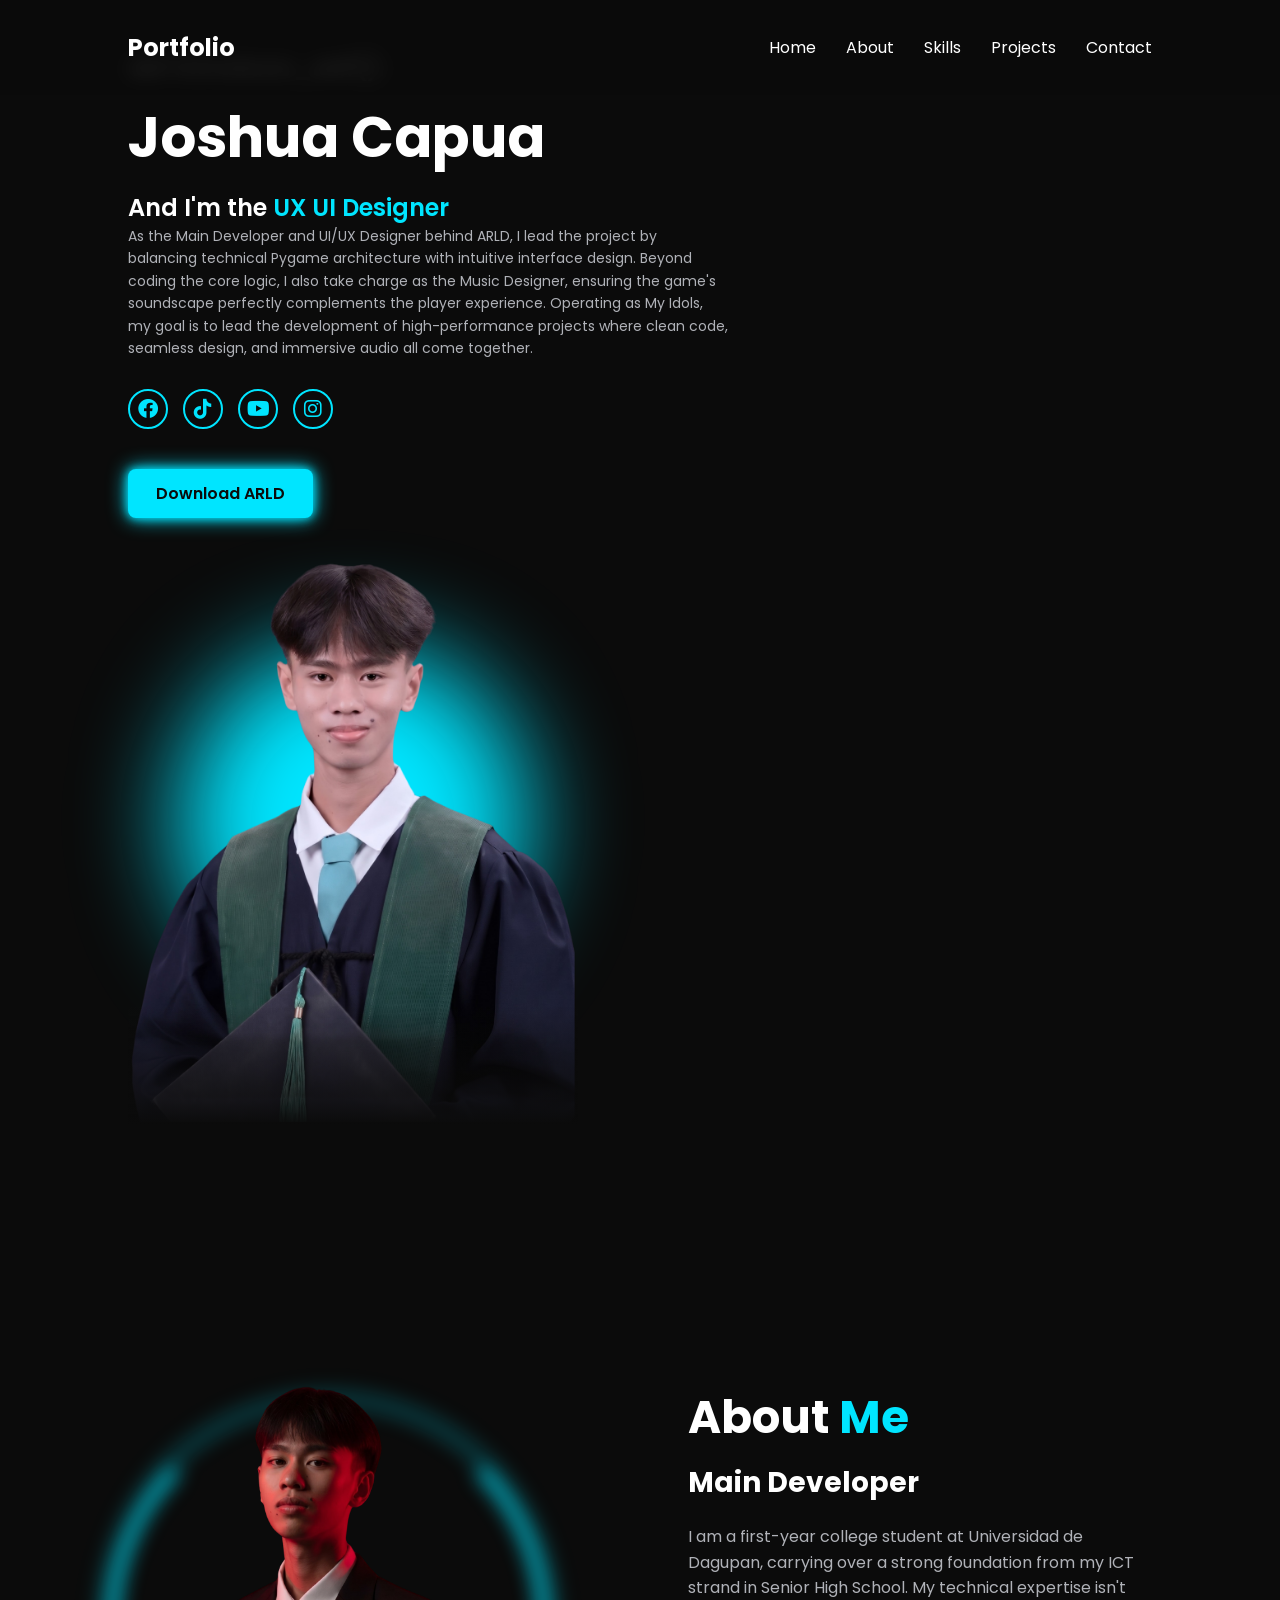
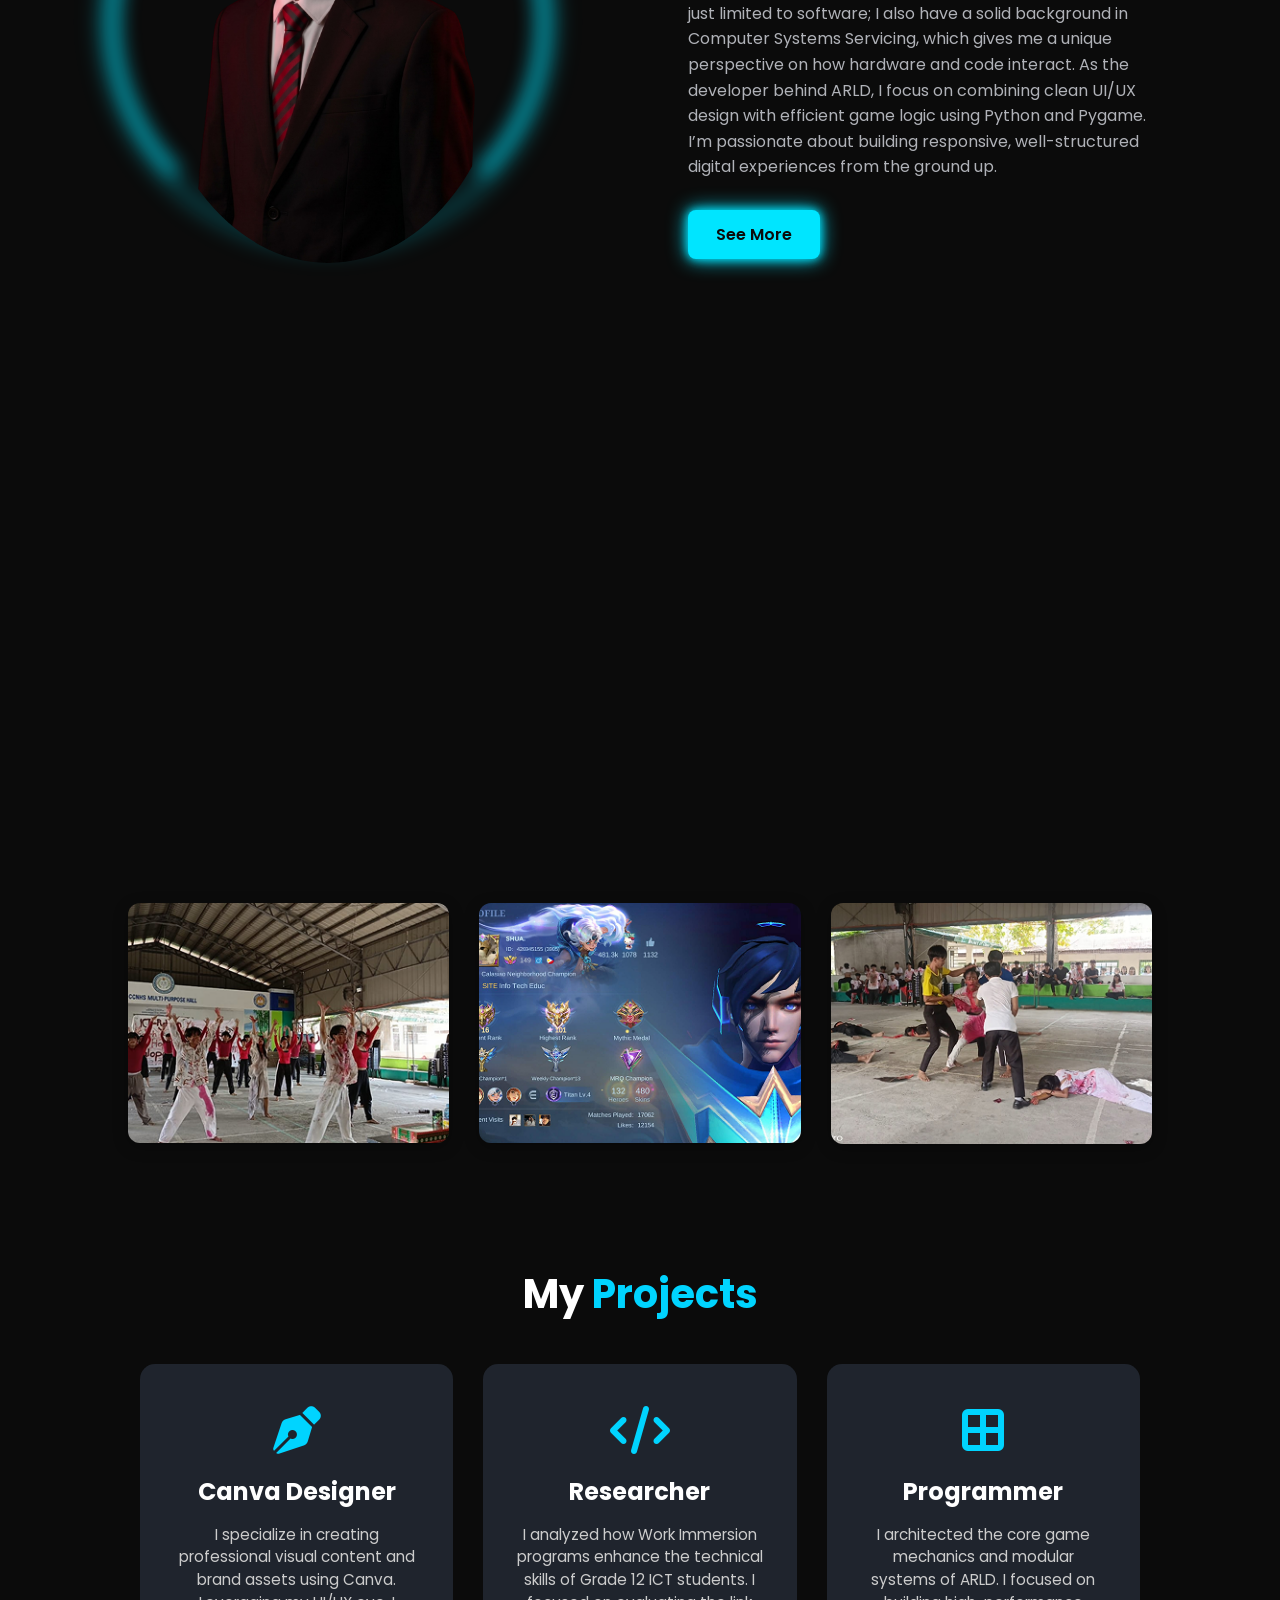
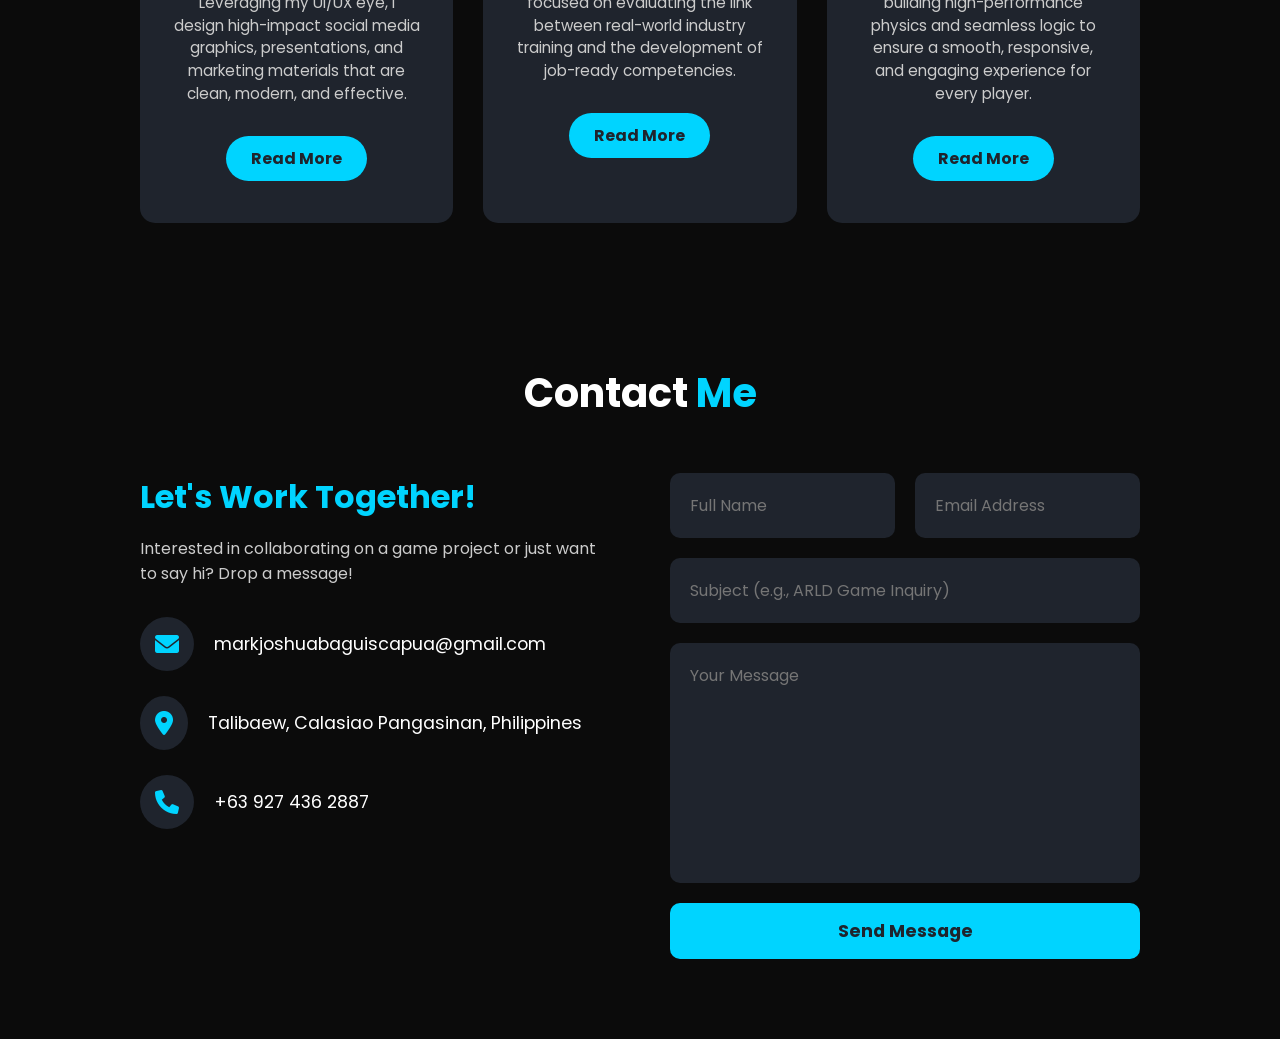
==== capua.html @ 732acaee "first commit" ====
<!DOCTYPE html>
<html lang="en">
<head>
    <meta charset="UTF-8">
    <meta name="viewport" content="width=device-width, initial-scale=1.0">
    <title>Capua Portfolio</title>
    <link rel="stylesheet" href="capua.css">

    <link rel="stylesheet" href="https://unpkg.com/aos@next/dist/aos.css" />
    <link rel="stylesheet" href="https://cdnjs.cloudflare.com/ajax/libs/font-awesome/6.0.0/css/all.min.css">
    <meta name="viewport" content="width=device-width, initial-scale=1.0">
</head>
<body>
    
    <div id="vanta-bg" style="position: fixed; width: 100%; height: 100vh; z-index: -1;"></div>
    <header>
        <div class="logo">Portfolio</div>

        <nav>
            <ul>
                <li><a href="#">Home</a></li>
                <li><a href="#about">About</a></li>
                <li><a href="#skills">Skills</a></li>
                <li><a href="#projects">Projects</a></li>
                <li><a href="#contact">Contact</a></li>
            </ul>
        </nav>
    </header>

    <section class="hero">
        
        <div class="hero-content" data-aos="fade-right">
            <h3>def introduce_self():</h3>
            <h1>Joshua Capua</h1>

            <h3>And I'm the <span class="typing-text">UX UI Designer</span></h3>

            <p>As the Main Developer and UI/UX Designer behind ARLD, I lead the project by balancing technical Pygame architecture with intuitive interface design. Beyond coding the core logic, I also take charge as the Music Designer, ensuring the game's soundscape perfectly complements the player experience. Operating as My Idols, my goal is to lead the development of high-performance projects where clean code, seamless design, and immersive audio all come together.</p>

            <div class="social-icons">
                <a href="https://www.facebook.com/markjoshua.capua.9" target="_blank"><i class="fa-brands fa-facebook"></i></a>
                <a href="https://www.tiktok.com/@iamsolo188" target="_blank"><i class="fa-brands fa-tiktok"></i></a>
                <a href="https://www.youtube.com/@MarkJoshuaBaguisCapua" target="_blank"><i class="fa-brands fa-youtube"></i></a>
                <a href="https://www.instagram.com/shuaaaye/" target="_blank"><i class="fa-brands fa-instagram"></i></a>
            </div>

            <a href="https://github.com/shuaa-shua/ARLD" target="_blank" class="btn">Download ARLD</a>
        </div>
        
        <div class="hero-image" data-aos="fade-left">
            <div class="img-box">
                <img src="images/Joshua Capua.png" alt="Joshua Capua">
            </div>
        </div>

    </section>

    <section class="about" id="about">
        <div class="about-img" data-aos="fade-right">
            <div class="img-box-about">
                <img src="images/Joshua Capua 2.png" alt="About Me">
            </div>
        </div>

        <div class="about-content" data-aos="fade-left">
            <h2 class="heading">About <span>Me</span></h2>
            <h3>Main Developer</h3>
            <p>I am a first-year college student at Universidad de Dagupan, carrying over a strong foundation from my ICT strand in Senior High School. My technical expertise isn't just limited to software; I also have a solid background in Computer Systems Servicing, which gives me a unique perspective on how hardware and code interact. As the developer behind ARLD, I focus on combining clean UI/UX design with efficient game logic using Python and Pygame. I’m passionate about building responsive, well-structured digital experiences from the ground up.</p>
            <a href="#skills" class="btn">See More</a>
        </div>
    </section>

    <script src="capua.js"></script>
    <script src="https://cdnjs.cloudflare.com/ajax/libs/three.js/r134/three.min.js"></script>
    <script src="https://cdn.jsdelivr.net/npm/vanta@latest/dist/vanta.net.min.js"></script>

    <script src="capua.js"></script>

    <section id="skills" class="skills-section">
    
    <h2 class="skills-title" data-aos="fade-down"><span>My</span> Skills</h2>

    <div class="skills-grid">

        <div class="skill-card" data-aos="zoom-in">
            <img src="images/leadership.png" alt="Leadership" class="skill-image">
            
            <div class="skill-overlay">
                <h3>Leadership</h3>
                <p>The Lead Developer for the project, specializing in 2D game architecture using Pygame.</p>
                <a href="https://www.facebook.com/share/p/1AkyiEPbXj/" target="blank" class="skill-link"><img src="images/Icon.png" alt="Link"></a>
            </div>
        </div>

        <div class="skill-card" data-aos="zoom-in" data-aos-delay="100">
            <img src="images/Guitar.png" alt="Electric Guitar" class="skill-image">
            <div class="skill-overlay">
                <h3>Electric Guitar</h3>
                <p>The Lead Developer for the project, specializing in 2D game architecture using Pygame.</p>
                <a href="https://www.facebook.com/share/v/1AbzgqV97z/" target="_blank" class="skill-link"><img src="images/Icon.png" alt="Link"></a>
            </div>
        </div>

        <div class="skill-card" data-aos="zoom-in" data-aos-delay="200">
            <img src="images/css.png" alt="Computer System Servicing" class="skill-image">
            <div class="skill-overlay">
                <h3>Computer System Servicing</h3>
                <p>The Lead Developer for the project, specializing in 2D game architecture using Pygame.</p>
                <a href="https://www.facebook.com/share/p/17bGNdRk6m/" target="blank" class="skill-link"><img src="images/Icon.png" alt="Link"></a>
            </div>
        </div>

        <div class="skill-card" data-aos="zoom-in" data-aos-delay="300">
            <img src="images/Choreo.png" alt="Choreographer" class="skill-image">
            <div class="skill-overlay">
                <h3>Choreographer</h3>
                <p>The Lead Developer for the project, specializing in 2D game architecture using Pygame.</p>
                <a href="https://www.facebook.com/share/p/18pzsvPs3Z/" target="blank" class="skill-link"><img src="images/Icon.png" alt="Link"></a>
            </div>
        </div>

        <div class="skill-card" data-aos="zoom-in" data-aos-delay="400">
            <img src="images/Ml.png" alt="Playing Mobile Legends" class="skill-image">
            <div class="skill-overlay">
                <h3>Playing Mobile Legends</h3>
                <p>The Lead Developer for the project, specializing in 2D game architecture using Pygame.</p>
                <a href="https://www.mobilelegends.com/" target="_blank" class="skill-link"><img src="images/Icon.png" alt="Link"></a>
            </div>
        </div>

        <div class="skill-card" data-aos="zoom-in" data-aos-delay="500">
            <img src="images/Acting.png" alt="Acting" class="skill-image">
            <div class="skill-overlay">
                <h3>Acting</h3>
                <p>The Lead Developer for the project, specializing in 2D game architecture using Pygame.</p>
                <a href="https://www.facebook.com/share/p/18Sp5v6JCC/" target="_blank" class="skill-link"><img src="images/Icon.png" alt="Link"></a>
            </div>
        </div>

    </div>
</section>

<section id="projects" class="projects-section">
    
    <h2 class="projects-title" data-aos="fade-down"><span>My</span> Projects</h2>

    <div class="projects-grid">

        <div class="project-card" data-aos="fade-up">
            <div class="project-icon">
                <i class="fa-solid fa-pen-nib"></i> 
            </div>
            <h3>Canva Designer</h3>
            <p>I specialize in creating professional visual content and brand assets using Canva. Leveraging my UI/UX eye, I design high-impact social media graphics, presentations, and marketing materials that are clean, modern, and effective.</p>
            <a href="https://www.canva.com/design/DAG2Vy8txbc/nhpZKPK8ZA6H9WmtRGvzhQ/edit" target="_blank" class="btn-read-more">Read More</a>
        </div>

        <div class="project-card" data-aos="fade-up" data-aos-delay="150">
            <div class="project-icon">
                <i class="fa-solid fa-code"></i>
            </div>
            <h3>Researcher</h3>
            <p>I analyzed how Work Immersion programs enhance the technical skills of Grade 12 ICT students. I focused on evaluating the link between real-world industry training and the development of job-ready competencies.</p>
            <a href="https://docs.google.com/document/d/1kIfVzjprET7TgwG5p5322j7GRminh4BjxXOzzi34fbU/edit?tab=t.0" target="_blank" class="btn-read-more">Read More</a>
        </div>

        <div class="project-card" data-aos="fade-up" data-aos-delay="300">
            <div class="project-icon">
                <i class="fa-solid fa-border-all"></i>
            </div>
            <h3>Programmer</h3>
            <p>I architected the core game mechanics and modular systems of ARLD. I focused on building high-performance physics and seamless logic to ensure a smooth, responsive, and engaging experience for every player.</p>
            <a href="https://github.com/shuaa-shua/ARLD" target="_blank" class="btn-read-more">Read More</a>
        </div>

    </div>
</section>

<section id="contact" class="contact-section">
    <h2 class="contact-title" data-aos="fade-down"><span>Contact</span> Me</h2>

    <div class="contact-container">
        
        <div class="contact-info" data-aos="fade-right">
            <h3>Let's Work Together!</h3>
            <p>Interested in collaborating on a game project or just want to say hi? Drop a message!</p>
            
            <div class="info-item">
                <i class="fa-solid fa-envelope"></i>
                <p>markjoshuabaguiscapua@gmail.com</p> </div>
            
            <div class="info-item">
                <i class="fa-solid fa-location-dot"></i>
                <p>Talibaew, Calasiao Pangasinan, Philippines</p> 
            </div>
            
            <div class="info-item">
                <i class="fa-solid fa-phone"></i>
                <p>+63 927 436 2887</p> </div>
        </div>

        <div class="contact-form-container" data-aos="fade-left">
            <form action="#" class="contact-form">
                <div class="input-box">
                    <input type="text" placeholder="Full Name" required>
                    <input type="email" placeholder="Email Address" required>
                </div>
                <input type="text" placeholder="Subject (e.g., ARLD Game Inquiry)" required>
                <textarea cols="30" rows="8" placeholder="Your Message" required></textarea>
                <button type="submit" class="btn-submit">Send Message</button>
            </form>
        </div>

    </div>
</section>



    <script src="capua.js"></script>
    
    <script>
        VANTA.NET({
            el: "body",
            mouseControls: true,
            touchControls: true,
            gyroControls: false,
            minHeight: 200.00,
            minWidth: 200.00,
            scale: 1.00,
            scaleMobile: 1.00,
            color: 0x00e5ff,         // Cyan color
            backgroundColor: 0x0b0b0b, // Dark background
            points: 12.00,           // Dami ng points
            maxDistance: 20.00,
            spacing: 16.00
        })
    </script>

    <script src="https://unpkg.com/aos@next/dist/aos.js"></script>
    <script>
      AOS.init({
        duration: 800,       /* Gaano katagal yung animation (800ms = less than 1 second) */
        offset: 120,         /* Gaano kalayo yung scroll bago lumabas (120px) */
        once: false,          
      });
    </script>
    
</body>
</body>
</body>
</html>
---- capua.css ----
@import url('https://fonts.googleapis.com/css2?family=Poppins:wght@300;400;600;700&display=swap');

.hero {
    display: flex;
    flex-wrap: wrap; /* Ito ang kailangan mo! */
    align-items: center;
    justify-content: center;
}

@media (max-width: 768px) {
    .hero, .about {
        flex-direction: column-reverse; 
        text-align: center;
    }
}

html {
    /* Walang overflow dito dapat */
    scroll-behavior: smooth;
}

body {
    overflow-x: hidden;
}

* {
    margin: 0;
    padding: 0;
    box-sizing: border-box;
    font-family: 'Poppins', sans-serif;
}

body {
    background-color: #0b0b0b;
    color: white;
}

header {
    position: fixed; 
    top: 0;
    left: 0;
    width: 100%;
    display: flex;
    justify-content: space-between;
    align-items: center;
    padding: 30px 10%;
    background-color: rgba(11, 11, 11, 0.9);
    backdrop-filter: blur(10px); 
    z-index: 100; 
}

.logo {
    font-size: 24px;
    font-weight: bold;
}

nav ul {
    list-style: none; 
    display: flex;
    gap: 30px;
}

nav ul li a {
    text-decoration: none; 
    color: #ffffff;
    font-size: 16px;
    transition: 0.3s;
}

nav ul li a:hover {
    color: #00e5ff;
}

/* ==================================
   HERO SECTION (Main Content)
   ================================== */

.hero {
    display: flex;
    justify-content: space-between;
    align-items: center;
    padding: 50px 10%;
    min-height: 80vh;
}

.hero-content {
    max-width: 600px; 
}

.hero-content h3 {
    font-size: 24px;
    font-weight: 600;
}

.hero-content h1 {
    font-size: 56px;
    font-weight: 700;
    margin: 10px 0;
}

.hero-content h3 span.typing-text {
    color: #00e5ff;
}

.hero-content p {
    font-size: 14px;
    color: #b0b2b8;
    margin-bottom: 30px;
    line-height: 1.6;
}

/* === SOCIAL ICONS === */
.social-icons {
    display: flex;
    gap: 15px;
    margin-bottom: 40px;
}

.social-icons a {
    display: inline-flex;
    justify-content: center;
    align-items: center;
    width: 40px;
    height: 40px;
    background: transparent;
    border: 2px solid #00e5ff;
    border-radius: 50%; 
    font-size: 20px;
    color: #00e5ff;
    text-decoration: none;
    transition: 0.3s;
}

.social-icons a:hover {
    background: #00e5ff;
    color: #0b0b0b;
}

/* === BUTTON === */
.btn {
    display: inline-block;
    padding: 12px 28px;
    background: #00e5ff;
    color: #0b0b0b;
    font-weight: 600;
    text-decoration: none;
    border-radius: 8px; 
    transition: 0.3s;
    box-shadow: 0 0 10px #00e5ff, 0 0 20px #00e5ff;
}

.btn:hover {
    box-shadow: 0 0 20px #00e5ff, 0 0 30px #00e5ff; 
}

/* === RIGHT SIDE (Image) === */
.hero-image {
    width: 450px; 
    display: flex;
    justify-content: center;
    align-items: center;
}

.img-box {
    position: relative;
    width: 100%;
    display: flex;
    justify-content: center;
    align-items: center;
    cursor: pointer;
}


.img-box::before {
    content: '';
    position: absolute;
    width: 350px; 
    height: 350px;
    background-color: #00e5ff; 
    border-radius: 50%; 
    filter: blur(50px); 
    z-index: -1; 
    transition: background-color 0.4s ease-in-out;
}

.img-box:hover::before {
    background-color: #ffffff;
}

.img-box::after {
    content: '';
    position: absolute;
    bottom: -3px; 
    left: 0;
    width: 100%;
    height: 120px; 
    
    background: linear-gradient(to bottom, transparent, #0b0b0b); 
    z-index: 2; /* Nakapatong sa ibabaw ng picture */
    pointer-events: none;
}

.img-box img {
    width: 100%;
    position: relative;
    z-index: 1; 
}

/* ==================================
   ABOUT SECTION
   ================================== */
.about {
    display: flex;
    justify-content: center;
    align-items: center;
    gap: 10rem;
    background-color: #0b0b0b;
    padding: 100px 10%;
    min-height: 100vh; 
}

.about-img .img-box-about {
    position: relative;
    width: 400px;
    height: 400px;
    border-radius: 50%;
    display: flex;
    justify-content: center;
    align-items: center;
}


.img-box-about::before {
    content: '';
    position: absolute;
    width: 420px;
    height: 420px;
    border-radius: 50%;
    /* Gradient ring effect */
    border: 8px solid transparent;
    border-left: 8px solid #00e5ff;
    border-right: 8px solid #00e5ff;
    filter: blur(10px);
    box-shadow: 0 0 20px #00e5ff;
}

/* ABOUTTTT */
.img-box-about img {
    width: 90%;
    border-radius: 50%;
    object-fit: cover;
}

.about-content h2 {
    font-size: 45px;
    margin-bottom: 10px;
}

.about-content h2 span {
    color: #00e5ff;
}

.about-content h3 {
    font-size: 28px;
    margin-bottom: 20px;
}

.about-content p {
    font-size: 16px;
    line-height: 1.6;
    color: #b0b2b8;
    margin-bottom: 30px;
}

.img-box-about img {
    width: 90%;
    border-radius: 50%;
    object-fit: cover;
    position: relative; 
    z-index: 2; 
}


html {
    scroll-behavior: smooth;
}

#vanta-bg {
    position: fixed;
    top: 0;
    left: 0;
    width: 100%;
    height: 100vh;
    z-index: -1; 
}


.hero, .about {
    background: transparent !important;
    position: relative;
    z-index: 1; 
}

/* ========================================== */
/* MY SKILLS SECTION STYLES                   */
/* ========================================== */

/* 1. SECTION AT TITLE */
.skills-section {
    padding: 60px 10%;
    text-align: center;
    scroll-margin-top: 35px;
}

.skills-title {
    color: #00d4ff; 
    font-size: 2.5rem;
    margin-bottom: 40px;
    font-weight: bold;
}

.skills-title span {
    color: #ffffff; 
}

.skills-grid {
    display: grid;
    
    grid-template-columns: repeat(3, 1fr); 
    gap: 30px;
}

/* 3. YUNG CARD AT IMAGE */
.skill-card {
    position: relative; 
    border-radius: 12px; 
    overflow: hidden; 
    aspect-ratio: 4 / 3; 
    box-shadow: 0 4px 15px rgba(0, 0, 0, 0.3); 
}

.skill-image {
    width: 100%;
    height: 100%;
    object-fit: cover; 
    display: block;
}

/* 4. YUNG HOVER OVERLAY EFFECT */
.skill-overlay {
    position: absolute;
    top: 0;
    left: 0;
    width: 100%;
    height: 100%;
    
    background-color: rgba(0, 212, 255, 0.85); 
    
    display: flex;
    flex-direction: column; 
    justify-content: center; 
    align-items: center;
    padding: 20px;
    text-align: center;
    color: #ffffff; 
    
    opacity: 0; 
    transition: opacity 0.3s ease-in-out; 
}


.skill-card:hover .skill-overlay {
    opacity: 1; 
}


.skill-overlay h3 {
    margin-bottom: 10px;
    font-size: 1.5rem;
}

.skill-overlay p {
    font-size: 0.9rem;
    line-height: 1.4;
    margin-bottom: 15px;
}

.skill-link img {
    width: 30px; 
    transition: transform 0.2s;
}

.skill-link img:hover {
    transform: scale(1.1); 
}

/* ========================================== */
/* MY PROJECTS SECTION STYLES                 */
/* ========================================== */

/* 1. SECTION AT TITLE */
.projects-section {
    padding: 60px 20px;
    text-align: center;
    width: 100%;
    scroll-margin-top: 50px;  
}

.projects-title {
    color: #00d4ff;
    font-size: 2.5rem;
    margin-bottom: 40px;
    font-weight: bold;
}

.projects-title span {
    color: #ffffff; 
}

/* 2. ANG 3-COLUMN GRID */
.projects-grid {
    display: grid;
    grid-template-columns: repeat(3, 1fr);
    gap: 30px;
    max-width: 1000px;
    margin: 0 auto;
}


.project-card {
    background-color: #1f242d; 
    padding: 40px 30px;
    border-radius: 15px; 
    text-align: center;
    
    /* Transparent border by default para hindi gumalaw pag nagka-border sa hover */
    border: 2px solid transparent; 
    
    /* Smooth animation pag inangat at umilaw */
    transition: transform 0.3s ease, border-color 0.3s ease, box-shadow 0.3s ease; 
}

/* 4. ANG GLOWING HOVER EFFECT */
.project-card:hover {
    transform: translateY(-10px); /* Aangat nang konti yung card */
    border-color: #00d4ff; /* Magkakaroon ng cyan na border */
    box-shadow: 0 0 20px rgba(0, 212, 255, 0.5); /* Cyan glow sa likod ng border */
}

/* 5. YUNG ICON SA LOOB */
.project-icon i {
    font-size: 3rem; /* Laki ng icon */
    color: #00d4ff; /* Kulay cyan */
    margin-bottom: 20px;
}

/* 6. YUNG TEXT SA LOOB NG CARD */
.project-card h3 {
    color: #ffffff;
    font-size: 1.5rem;
    margin-bottom: 15px;
}

.project-card p {
    color: #cccccc; /* Light grey para mas madaling basahin sa dark background */
    font-size: 0.95rem;
    line-height: 1.5;
    margin-bottom: 30px;
}

/* 7. YUNG READ MORE BUTTON */
.btn-read-more {
    display: inline-block;
    background-color: #00d4ff;
    color: #1f242d; /* Dark text para mag-contrast sa cyan na button */
    padding: 10px 25px;
    border-radius: 25px; /* Pill-shaped button */
    text-decoration: none;
    font-weight: bold;
    transition: all 0.3s ease;
}

.btn-read-more:hover {
    background-color: #ffffff; /* Magiging puti yung button pag hinover */
    box-shadow: 0 0 10px #00d4ff; /* May sarili ring glow yung button */
}

/* ========================================== */
/* CONTACT SECTION STYLES                     */
/* ========================================== */

.contact-section {
    padding: 80px 20px;
    /* scroll-margin-top: 100px; */
}

.contact-title {
    color: #00d4ff;
    font-size: 2.5rem;
    margin-bottom: 50px;
    font-weight: bold;
    text-align: center;
}

.contact-title span {
    color: #ffffff;
}

/* Flexbox para magkatabi yung Info at Form */
.contact-container {
    display: flex;
    justify-content: center;
    align-items: flex-start;
    gap: 60px;
    max-width: 1000px;
    margin: 0 auto;
}

/* KALIWA: Contact Info Styles */
.contact-info {
    flex: 1; /* Hahatiin nila yung space ng form */
}

.contact-info h3 {
    color: #00d4ff;
    font-size: 2rem;
    margin-bottom: 15px;
}

.contact-info p {
    color: #cccccc;
    line-height: 1.6;
    margin-bottom: 30px;
}

.info-item {
    display: flex;
    align-items: center;
    gap: 20px;
    margin-bottom: 25px;
}

.info-item i {
    font-size: 1.5rem;
    color: #00d4ff;
    background-color: #1f242d;
    padding: 15px;
    border-radius: 50%; /* Circle shape */
    transition: all 0.3s ease;
}

/* Pag hinover yung info, iilaw yung bilog na icon */
.info-item:hover i {
    box-shadow: 0 0 20px rgba(0, 212, 255, 0.6);
    transform: scale(1.1);
}

.info-item p {
    color: #ffffff;
    margin-bottom: 0;
    font-size: 1.1rem;
}

/* KANAN: Form Styles */
.contact-form-container {
    flex: 1;
}

.contact-form {
    display: flex;
    flex-direction: column;
    gap: 20px;
}

.input-box {
    display: flex;
    gap: 20px;
}

/* Design ng mga text boxes */
.contact-form input, 
.contact-form textarea {
    width: 100%;
    padding: 18px;
    background-color: #1f242d;
    border: 2px solid transparent;
    border-radius: 10px;
    color: #ffffff;
    font-size: 1rem;
    outline: none;
    font-family: inherit;
    transition: all 0.3s ease;
}

.contact-form textarea {
    resize: none; /* Para hindi ma-stretch ng user yung box */
}

/* MAGIC: Iilaw yung text box ng cyan pag kinlick para mag-type! */
.contact-form input:focus, 
.contact-form textarea:focus {
    border-color: #00d4ff;
    box-shadow: 0 0 15px rgba(0, 212, 255, 0.3);
}

/* Submit Button */
.btn-submit {
    background-color: #00d4ff;
    color: #1f242d;
    padding: 15px;
    border: none;
    border-radius: 10px;
    font-size: 1.1rem;
    font-weight: bold;
    cursor: pointer;
    transition: all 0.3s ease;
}

.btn-submit:hover {
    background-color: #ffffff;
    box-shadow: 0 0 20px rgba(0, 212, 255, 0.6);
}

/* MEDIA QUERY: Para maging responsive sa Cellphone */
@media (max-width: 768px) {
    .contact-container {
        flex-direction: column; /* Pag maliit ang screen, magpapatong sila */
        gap: 40px;
    }
    .input-box {
        flex-direction: column; /* Magpapatong din yung Name at Email box */
        gap: 20px;
    }
}
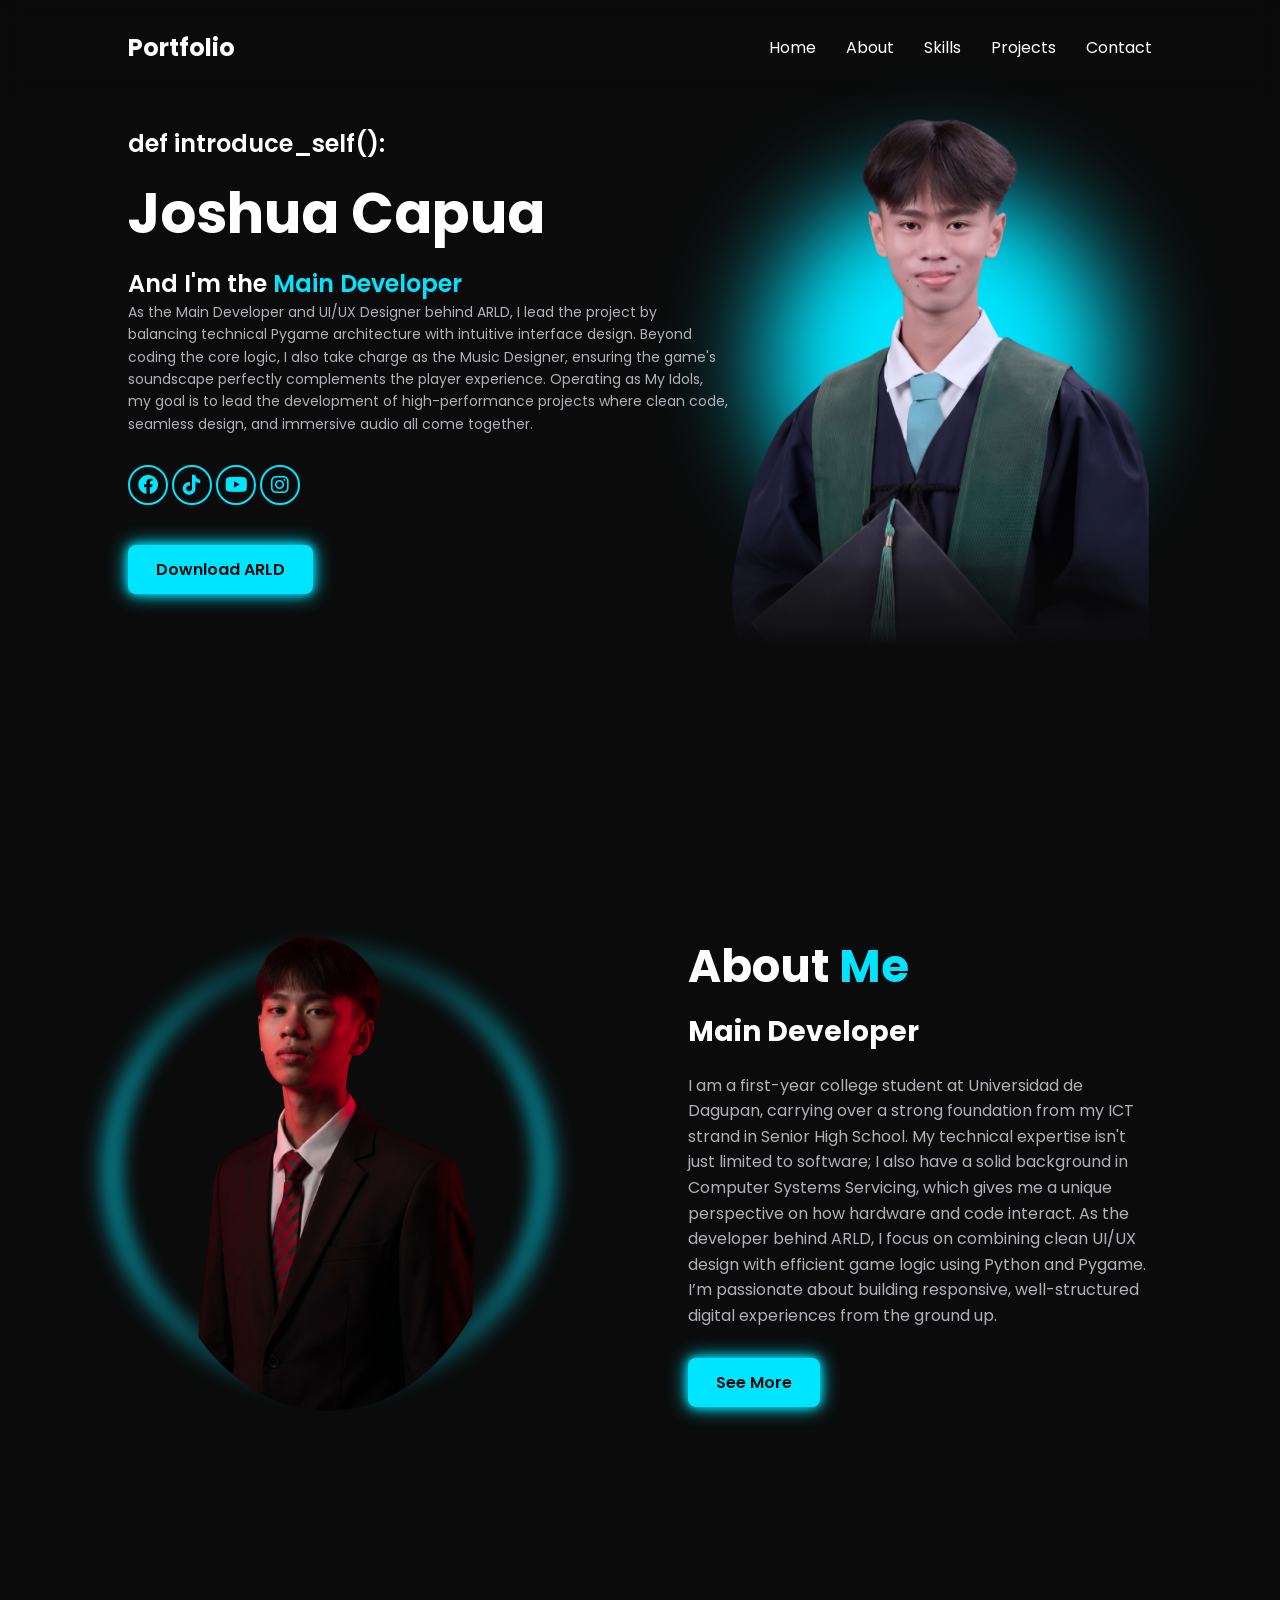
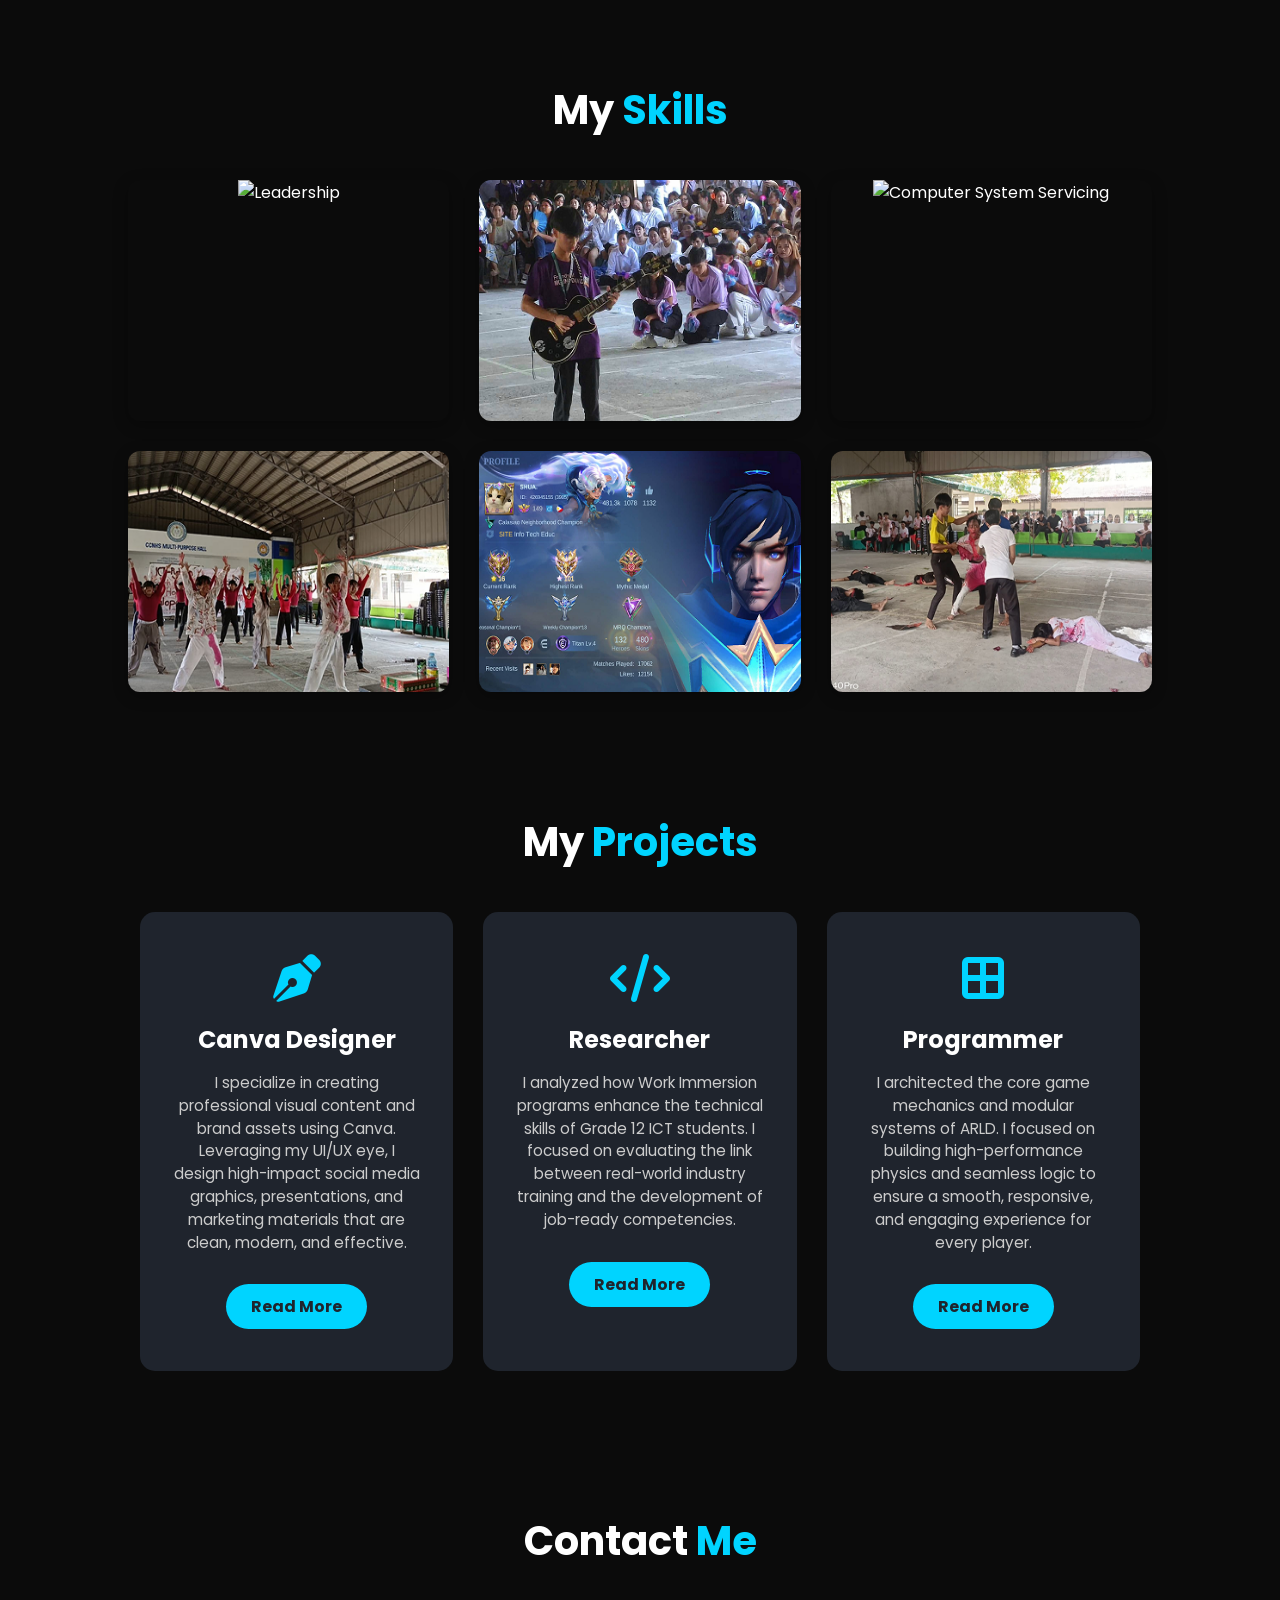
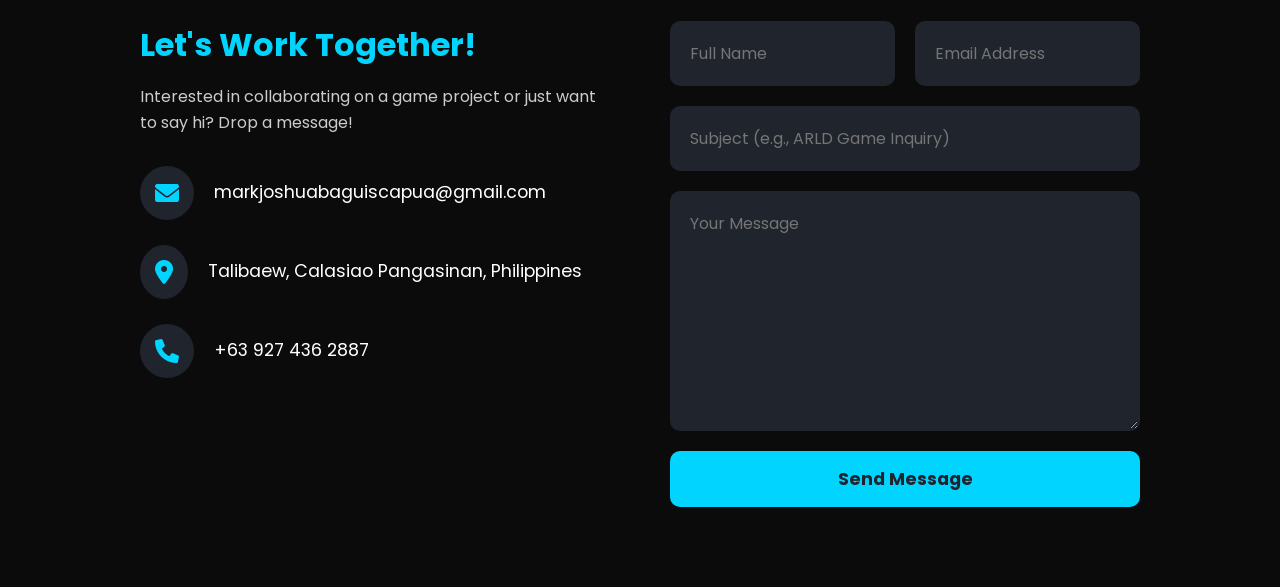
==== commit 0e73cecf: "revise" ====
--- a/capua.html
+++ b/capua.html
@@ -12,7 +12,7 @@
 </head>
 <body>
     
-    <div id="vanta-bg" style="position: fixed; width: 100%; height: 100vh; z-index: -1;"></div>
+    
     <header>
         <div class="logo">Portfolio</div>
 
@@ -29,11 +29,11 @@
 
     <section class="hero">
         
-        <div class="hero-content" data-aos="fade-right">
+        <div class="hero-content">
             <h3>def introduce_self():</h3>
             <h1>Joshua Capua</h1>
 
-            <h3>And I'm the <span class="typing-text">UX UI Designer</span></h3>
+            <h3>And I'm the <span class="typing-text">Main Developer</span></h3>
 
             <p>As the Main Developer and UI/UX Designer behind ARLD, I lead the project by balancing technical Pygame architecture with intuitive interface design. Beyond coding the core logic, I also take charge as the Music Designer, ensuring the game's soundscape perfectly complements the player experience. Operating as My Idols, my goal is to lead the development of high-performance projects where clean code, seamless design, and immersive audio all come together.</p>
 
@@ -47,7 +47,7 @@
             <a href="https://github.com/shuaa-shua/ARLD" target="_blank" class="btn">Download ARLD</a>
         </div>
         
-        <div class="hero-image" data-aos="fade-left">
+        <div class="hero-image">
             <div class="img-box">
                 <img src="images/Joshua Capua.png" alt="Joshua Capua">
             </div>
@@ -56,13 +56,13 @@
     </section>
 
     <section class="about" id="about">
-        <div class="about-img" data-aos="fade-right">
+        <div class="about-img">
             <div class="img-box-about">
                 <img src="images/Joshua Capua 2.png" alt="About Me">
             </div>
         </div>
 
-        <div class="about-content" data-aos="fade-left">
+        <div class="about-content">
             <h2 class="heading">About <span>Me</span></h2>
             <h3>Main Developer</h3>
             <p>I am a first-year college student at Universidad de Dagupan, carrying over a strong foundation from my ICT strand in Senior High School. My technical expertise isn't just limited to software; I also have a solid background in Computer Systems Servicing, which gives me a unique perspective on how hardware and code interact. As the developer behind ARLD, I focus on combining clean UI/UX design with efficient game logic using Python and Pygame. I’m passionate about building responsive, well-structured digital experiences from the ground up.</p>
@@ -78,11 +78,11 @@
 
     <section id="skills" class="skills-section">
     
-    <h2 class="skills-title" data-aos="fade-down"><span>My</span> Skills</h2>
+    <h2 class="skills-title"><span>My</span> Skills</h2>
 
     <div class="skills-grid">
 
-        <div class="skill-card" data-aos="zoom-in">
+        <div class="skill-card">
             <img src="images/leadership.png" alt="Leadership" class="skill-image">
             
             <div class="skill-overlay">
@@ -92,7 +92,7 @@
             </div>
         </div>
 
-        <div class="skill-card" data-aos="zoom-in" data-aos-delay="100">
+        <div class="skill-card">
             <img src="images/Guitar.png" alt="Electric Guitar" class="skill-image">
             <div class="skill-overlay">
                 <h3>Electric Guitar</h3>
@@ -101,7 +101,7 @@
             </div>
         </div>
 
-        <div class="skill-card" data-aos="zoom-in" data-aos-delay="200">
+        <div class="skill-card">
             <img src="images/css.png" alt="Computer System Servicing" class="skill-image">
             <div class="skill-overlay">
                 <h3>Computer System Servicing</h3>
@@ -110,7 +110,7 @@
             </div>
         </div>
 
-        <div class="skill-card" data-aos="zoom-in" data-aos-delay="300">
+        <div class="skill-card">
             <img src="images/Choreo.png" alt="Choreographer" class="skill-image">
             <div class="skill-overlay">
                 <h3>Choreographer</h3>
@@ -119,7 +119,7 @@
             </div>
         </div>
 
-        <div class="skill-card" data-aos="zoom-in" data-aos-delay="400">
+        <div class="skill-card">
             <img src="images/Ml.png" alt="Playing Mobile Legends" class="skill-image">
             <div class="skill-overlay">
                 <h3>Playing Mobile Legends</h3>
@@ -128,7 +128,7 @@
             </div>
         </div>
 
-        <div class="skill-card" data-aos="zoom-in" data-aos-delay="500">
+        <div class="skill-card">
             <img src="images/Acting.png" alt="Acting" class="skill-image">
             <div class="skill-overlay">
                 <h3>Acting</h3>
@@ -142,11 +142,11 @@
 
 <section id="projects" class="projects-section">
     
-    <h2 class="projects-title" data-aos="fade-down"><span>My</span> Projects</h2>
+    <h2 class="projects-title"><span>My</span> Projects</h2>
 
     <div class="projects-grid">
 
-        <div class="project-card" data-aos="fade-up">
+        <div class="project-card">
             <div class="project-icon">
                 <i class="fa-solid fa-pen-nib"></i> 
             </div>
@@ -155,7 +155,7 @@
             <a href="https://www.canva.com/design/DAG2Vy8txbc/nhpZKPK8ZA6H9WmtRGvzhQ/edit" target="_blank" class="btn-read-more">Read More</a>
         </div>
 
-        <div class="project-card" data-aos="fade-up" data-aos-delay="150">
+        <div class="project-card">
             <div class="project-icon">
                 <i class="fa-solid fa-code"></i>
             </div>
@@ -164,7 +164,7 @@
             <a href="https://docs.google.com/document/d/1kIfVzjprET7TgwG5p5322j7GRminh4BjxXOzzi34fbU/edit?tab=t.0" target="_blank" class="btn-read-more">Read More</a>
         </div>
 
-        <div class="project-card" data-aos="fade-up" data-aos-delay="300">
+        <div class="project-card">
             <div class="project-icon">
                 <i class="fa-solid fa-border-all"></i>
             </div>
@@ -177,11 +177,11 @@
 </section>
 
 <section id="contact" class="contact-section">
-    <h2 class="contact-title" data-aos="fade-down"><span>Contact</span> Me</h2>
+    <h2 class="contact-title"><span>Contact</span> Me</h2>
 
     <div class="contact-container">
         
-        <div class="contact-info" data-aos="fade-right">
+        <div class="contact-info">
             <h3>Let's Work Together!</h3>
             <p>Interested in collaborating on a game project or just want to say hi? Drop a message!</p>
             
@@ -199,7 +199,7 @@
                 <p>+63 927 436 2887</p> </div>
         </div>
 
-        <div class="contact-form-container" data-aos="fade-left">
+        <div class="contact-form-container">
             <form action="#" class="contact-form">
                 <div class="input-box">
                     <input type="text" placeholder="Full Name" required>
--- a/capua.css
+++ b/capua.css
@@ -1,27 +1,7 @@
+/* ============================================================
+   1. GLOBAL STYLES & RESET 
+   ============================================================ */
 @import url('https://fonts.googleapis.com/css2?family=Poppins:wght@300;400;600;700&display=swap');
-
-.hero {
-    display: flex;
-    flex-wrap: wrap; /* Ito ang kailangan mo! */
-    align-items: center;
-    justify-content: center;
-}
-
-@media (max-width: 768px) {
-    .hero, .about {
-        flex-direction: column-reverse; 
-        text-align: center;
-    }
-}
-
-html {
-    /* Walang overflow dito dapat */
-    scroll-behavior: smooth;
-}
-
-body {
-    overflow-x: hidden;
-}
 
 * {
     margin: 0;
@@ -30,11 +10,20 @@
     font-family: 'Poppins', sans-serif;
 }
 
+html {
+    scroll-behavior: smooth;
+}
+
 body {
     background-color: #0b0b0b;
     color: white;
-}
-
+    overflow-x: hidden;
+}
+
+
+/* ============================================================
+   2. HEADER & NAVIGATION 
+   ============================================================ */
 header {
     position: fixed; 
     top: 0;
@@ -44,7 +33,7 @@
     justify-content: space-between;
     align-items: center;
     padding: 30px 10%;
-    background-color: rgba(11, 11, 11, 0.9);
+    background-color: rgba(11, 11, 11, 0);
     backdrop-filter: blur(10px); 
     z-index: 100; 
 }
@@ -71,16 +60,17 @@
     color: #00e5ff;
 }
 
-/* ==================================
-   HERO SECTION (Main Content)
-   ================================== */
-
+/* ============================================================
+   3. HERO SECTION (MAIN CONTENT)
+   ============================================================ */
 .hero {
     display: flex;
     justify-content: space-between;
     align-items: center;
     padding: 50px 10%;
     min-height: 80vh;
+    position: relative;
+    z-index: 1; 
 }
 
 .hero-content {
@@ -98,7 +88,7 @@
     margin: 10px 0;
 }
 
-.hero-content h3 span.typing-text {
+.hero-content h3 span {
     color: #00e5ff;
 }
 
@@ -109,9 +99,9 @@
     line-height: 1.6;
 }
 
-/* === SOCIAL ICONS === */
+/* Social Icons */
 .social-icons {
-    display: flex;
+    margin: 10px 0;
     gap: 15px;
     margin-bottom: 40px;
 }
@@ -136,7 +126,7 @@
     color: #0b0b0b;
 }
 
-/* === BUTTON === */
+/* Main Button */
 .btn {
     display: inline-block;
     padding: 12px 28px;
@@ -153,7 +143,7 @@
     box-shadow: 0 0 20px #00e5ff, 0 0 30px #00e5ff; 
 }
 
-/* === RIGHT SIDE (Image) === */
+/* Hero Image & Effects */
 .hero-image {
     width: 450px; 
     display: flex;
@@ -169,7 +159,6 @@
     align-items: center;
     cursor: pointer;
 }
-
 
 .img-box::before {
     content: '';
@@ -194,9 +183,8 @@
     left: 0;
     width: 100%;
     height: 120px; 
-    
     background: linear-gradient(to bottom, transparent, #0b0b0b); 
-    z-index: 2; /* Nakapatong sa ibabaw ng picture */
+    z-index: 2; 
     pointer-events: none;
 }
 
@@ -206,29 +194,28 @@
     z-index: 1; 
 }
 
-/* ==================================
-   ABOUT SECTION
-   ================================== */
+/* ============================================================
+   4. ABOUT SECTION
+   ============================================================ */
 .about {
     display: flex;
     justify-content: center;
     align-items: center;
     gap: 10rem;
-    background-color: #0b0b0b;
     padding: 100px 10%;
     min-height: 100vh; 
+    position: relative;
+    z-index: 1; 
 }
 
 .about-img .img-box-about {
     position: relative;
     width: 400px;
     height: 400px;
-    border-radius: 50%;
     display: flex;
     justify-content: center;
     align-items: center;
 }
-
 
 .img-box-about::before {
     content: '';
@@ -236,19 +223,17 @@
     width: 420px;
     height: 420px;
     border-radius: 50%;
-    /* Gradient ring effect */
-    border: 8px solid transparent;
     border-left: 8px solid #00e5ff;
     border-right: 8px solid #00e5ff;
     filter: blur(10px);
     box-shadow: 0 0 20px #00e5ff;
 }
 
-/* ABOUTTTT */
 .img-box-about img {
     width: 90%;
     border-radius: 50%;
-    object-fit: cover;
+    position: relative; 
+    z-index: 2; 
 }
 
 .about-content h2 {
@@ -272,40 +257,9 @@
     margin-bottom: 30px;
 }
 
-.img-box-about img {
-    width: 90%;
-    border-radius: 50%;
-    object-fit: cover;
-    position: relative; 
-    z-index: 2; 
-}
-
-
-html {
-    scroll-behavior: smooth;
-}
-
-#vanta-bg {
-    position: fixed;
-    top: 0;
-    left: 0;
-    width: 100%;
-    height: 100vh;
-    z-index: -1; 
-}
-
-
-.hero, .about {
-    background: transparent !important;
-    position: relative;
-    z-index: 1; 
-}
-
-/* ========================================== */
-/* MY SKILLS SECTION STYLES                   */
-/* ========================================== */
-
-/* 1. SECTION AT TITLE */
+/* ============================================================
+   5. MY SKILLS SECTION
+   ============================================================ */
 .skills-section {
     padding: 60px 10%;
     text-align: center;
@@ -325,12 +279,10 @@
 
 .skills-grid {
     display: grid;
-    
     grid-template-columns: repeat(3, 1fr); 
     gap: 30px;
 }
 
-/* 3. YUNG CARD AT IMAGE */
 .skill-card {
     position: relative; 
     border-radius: 12px; 
@@ -342,20 +294,15 @@
 .skill-image {
     width: 100%;
     height: 100%;
-    object-fit: cover; 
-    display: block;
-}
-
-/* 4. YUNG HOVER OVERLAY EFFECT */
+}
+
 .skill-overlay {
     position: absolute;
     top: 0;
     left: 0;
     width: 100%;
     height: 100%;
-    
     background-color: rgba(0, 212, 255, 0.85); 
-    
     display: flex;
     flex-direction: column; 
     justify-content: center; 
@@ -363,16 +310,13 @@
     padding: 20px;
     text-align: center;
     color: #ffffff; 
-    
     opacity: 0; 
-    transition: opacity 0.3s ease-in-out; 
-}
-
+    transition: opacity 0.5s ease-in-out; 
+}
 
 .skill-card:hover .skill-overlay {
     opacity: 1; 
 }
-
 
 .skill-overlay h3 {
     margin-bottom: 10px;
@@ -394,11 +338,9 @@
     transform: scale(1.1); 
 }
 
-/* ========================================== */
-/* MY PROJECTS SECTION STYLES                 */
-/* ========================================== */
-
-/* 1. SECTION AT TITLE */
+/* ============================================================
+   6. MY PROJECTS SECTION
+   ============================================================ */
 .projects-section {
     padding: 60px 20px;
     text-align: center;
@@ -417,7 +359,6 @@
     color: #ffffff; 
 }
 
-/* 2. ANG 3-COLUMN GRID */
 .projects-grid {
     display: grid;
     grid-template-columns: repeat(3, 1fr);
@@ -426,35 +367,26 @@
     margin: 0 auto;
 }
 
-
 .project-card {
     background-color: #1f242d; 
     padding: 40px 30px;
     border-radius: 15px; 
-    text-align: center;
-    
-    /* Transparent border by default para hindi gumalaw pag nagka-border sa hover */
     border: 2px solid transparent; 
-    
-    /* Smooth animation pag inangat at umilaw */
     transition: transform 0.3s ease, border-color 0.3s ease, box-shadow 0.3s ease; 
 }
 
-/* 4. ANG GLOWING HOVER EFFECT */
 .project-card:hover {
-    transform: translateY(-10px); /* Aangat nang konti yung card */
-    border-color: #00d4ff; /* Magkakaroon ng cyan na border */
-    box-shadow: 0 0 20px rgba(0, 212, 255, 0.5); /* Cyan glow sa likod ng border */
-}
-
-/* 5. YUNG ICON SA LOOB */
+    transform: translateY(-10px);
+    border-color: #00d4ff; 
+    box-shadow: 0 0 20px rgba(0, 212, 255, 0.5); 
+}
+
 .project-icon i {
-    font-size: 3rem; /* Laki ng icon */
-    color: #00d4ff; /* Kulay cyan */
+    font-size: 3rem; 
+    color: #00d4ff; 
     margin-bottom: 20px;
 }
 
-/* 6. YUNG TEXT SA LOOB NG CARD */
 .project-card h3 {
     color: #ffffff;
     font-size: 1.5rem;
@@ -462,36 +394,33 @@
 }
 
 .project-card p {
-    color: #cccccc; /* Light grey para mas madaling basahin sa dark background */
+    color: #cccccc; 
     font-size: 0.95rem;
     line-height: 1.5;
     margin-bottom: 30px;
 }
 
-/* 7. YUNG READ MORE BUTTON */
 .btn-read-more {
     display: inline-block;
     background-color: #00d4ff;
-    color: #1f242d; /* Dark text para mag-contrast sa cyan na button */
+    color: #1f242d;
     padding: 10px 25px;
-    border-radius: 25px; /* Pill-shaped button */
+    border-radius: 25px;
     text-decoration: none;
     font-weight: bold;
     transition: all 0.3s ease;
 }
 
 .btn-read-more:hover {
-    background-color: #ffffff; /* Magiging puti yung button pag hinover */
-    box-shadow: 0 0 10px #00d4ff; /* May sarili ring glow yung button */
-}
-
-/* ========================================== */
-/* CONTACT SECTION STYLES                     */
-/* ========================================== */
-
+    background-color: #ffffff;
+    box-shadow: 0 0 10px #00d4ff;
+}
+
+/* ============================================================
+   7. CONTACT SECTION
+   ============================================================ */
 .contact-section {
     padding: 80px 20px;
-    /* scroll-margin-top: 100px; */
 }
 
 .contact-title {
@@ -506,7 +435,6 @@
     color: #ffffff;
 }
 
-/* Flexbox para magkatabi yung Info at Form */
 .contact-container {
     display: flex;
     justify-content: center;
@@ -516,9 +444,8 @@
     margin: 0 auto;
 }
 
-/* KALIWA: Contact Info Styles */
 .contact-info {
-    flex: 1; /* Hahatiin nila yung space ng form */
+    flex: 1;
 }
 
 .contact-info h3 {
@@ -545,11 +472,10 @@
     color: #00d4ff;
     background-color: #1f242d;
     padding: 15px;
-    border-radius: 50%; /* Circle shape */
+    border-radius: 50%;
     transition: all 0.3s ease;
 }
 
-/* Pag hinover yung info, iilaw yung bilog na icon */
 .info-item:hover i {
     box-shadow: 0 0 20px rgba(0, 212, 255, 0.6);
     transform: scale(1.1);
@@ -561,7 +487,6 @@
     font-size: 1.1rem;
 }
 
-/* KANAN: Form Styles */
 .contact-form-container {
     flex: 1;
 }
@@ -577,7 +502,6 @@
     gap: 20px;
 }
 
-/* Design ng mga text boxes */
 .contact-form input, 
 .contact-form textarea {
     width: 100%;
@@ -592,18 +516,12 @@
     transition: all 0.3s ease;
 }
 
-.contact-form textarea {
-    resize: none; /* Para hindi ma-stretch ng user yung box */
-}
-
-/* MAGIC: Iilaw yung text box ng cyan pag kinlick para mag-type! */
 .contact-form input:focus, 
 .contact-form textarea:focus {
     border-color: #00d4ff;
     box-shadow: 0 0 15px rgba(0, 212, 255, 0.3);
 }
 
-/* Submit Button */
 .btn-submit {
     background-color: #00d4ff;
     color: #1f242d;
@@ -619,16 +537,4 @@
 .btn-submit:hover {
     background-color: #ffffff;
     box-shadow: 0 0 20px rgba(0, 212, 255, 0.6);
-}
-
-/* MEDIA QUERY: Para maging responsive sa Cellphone */
-@media (max-width: 768px) {
-    .contact-container {
-        flex-direction: column; /* Pag maliit ang screen, magpapatong sila */
-        gap: 40px;
-    }
-    .input-box {
-        flex-direction: column; /* Magpapatong din yung Name at Email box */
-        gap: 20px;
-    }
 }
